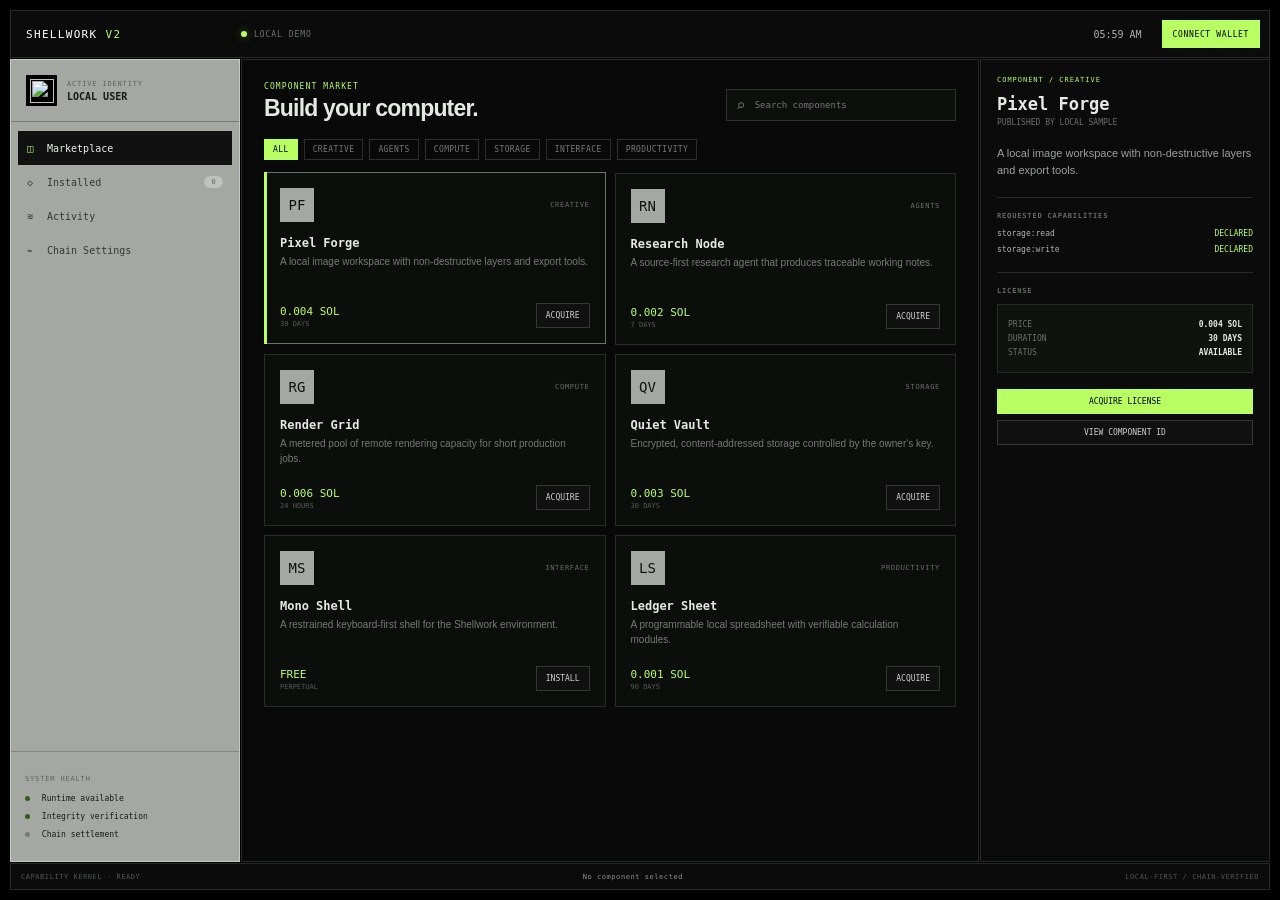
==== system/index.html @ 6aca8d37 "Revert "Restore Shellwork to Robinhood Chain" This reverts commit 465e87e0b90eb5535dccb700cf6854e0f8" ====
<!doctype html>
<html lang="en">
<head>
  <meta charset="utf-8">
  <meta name="viewport" content="width=device-width,initial-scale=1">
  <meta name="description" content="Shellwork V2 local system interface">
  <title>Shellwork V2</title>
  <link rel="icon" type="image/png" href="../shellwork-logo.png">
  <link rel="stylesheet" href="./style.css?v=shellwork-logo-2">
</head>
<body>
  <div class="computer">
    <header class="topbar">
      <a class="system-name" href="../">SHELLWORK <b>V2</b></a>
      <div class="chain-state"><i></i><span id="modeText">LOCAL DEMO</span></div>
      <div id="clock">00:00</div>
      <button id="walletButton" class="wallet">CONNECT WALLET</button>
    </header>

    <aside class="sidebar">
      <div class="identity">
        <span class="avatar"><img src="../shellwork-logo.png" alt=""></span>
        <div><small>ACTIVE IDENTITY</small><strong id="identityText">LOCAL USER</strong></div>
      </div>
      <nav id="navigation">
        <button class="active" data-view="market"><span>◫</span> Marketplace</button>
        <button data-view="installed"><span>◇</span> Installed <em id="installedCount">0</em></button>
        <button data-view="activity"><span>≋</span> Activity</button>
        <button data-view="settings"><span>⌁</span> Chain Settings</button>
      </nav>
      <div class="system-health">
        <small>SYSTEM HEALTH</small>
        <p><i></i> Runtime available</p>
        <p><i></i> Integrity verification</p>
        <p class="muted"><i></i> Chain settlement</p>
      </div>
    </aside>

    <main class="desktop">
      <section class="view active" id="marketView">
        <div class="view-head">
          <div><small>COMPONENT MARKET</small><h1>Build your computer.</h1></div>
          <label class="search"><span>⌕</span><input id="searchInput" placeholder="Search components"></label>
        </div>
        <div class="filter-row" id="filters"></div>
        <div class="catalog" id="catalog"></div>
      </section>

      <section class="view" id="installedView">
        <div class="view-head"><div><small>YOUR SYSTEM</small><h1>Installed components.</h1></div></div>
        <div class="installed-list" id="installedList"></div>
      </section>

      <section class="view" id="activityView">
        <div class="view-head"><div><small>LOCAL + ONCHAIN</small><h1>System activity.</h1></div></div>
        <div class="activity-list" id="activityList"></div>
      </section>

      <section class="view" id="settingsView">
        <div class="view-head"><div><small>SOLANA</small><h1>Connection settings.</h1></div></div>
        <form id="settingsForm" class="settings-form">
          <label>NETWORK<select id="networkInput"><option value="devnet">Solana Devnet</option><option value="mainnet">Solana Mainnet</option></select></label>
          <label>PROGRAM ID<input id="programInput" placeholder="Solana program address"></label>
          <label>RPC URL (OPTIONAL)<input id="rpcInput" placeholder="https://api.devnet.solana.com"></label>
          <p>Leave Program ID empty for Local Demo. Paid Solana purchases require a deployed Shellwork program and published listings. Wallet signatures stay inside your wallet.</p>
          <button type="submit">SAVE CONFIGURATION</button>
        </form>
      </section>
    </main>

    <aside class="inspector" id="inspector">
      <div class="empty-inspector"><span>◇</span><p>Select a component to inspect its ownership, permissions and license.</p></div>
    </aside>

    <footer class="statusbar">
      <span>CAPABILITY KERNEL · READY</span>
      <span id="statusMessage">No component selected</span>
      <span>LOCAL-FIRST / CHAIN-VERIFIED</span>
    </footer>
  </div>
  <script type="module" src="./system.js"></script>
</body>
</html>
---- system/style.css ----
:root{color-scheme:dark;--bg:#050605;--panel:#0b0d0b;--line:#272b27;--line2:#343934;--text:#e5e9e3;--muted:#777f77;--green:#b9ff63;--grey:#a5a7a2}*{box-sizing:border-box}html,body{width:100%;height:100%;margin:0;overflow:hidden;background:#000}body{font-family:"IBM Plex Mono","SFMono-Regular",Consolas,monospace;color:var(--text)}button,input,select{font:inherit}.computer{display:grid;grid-template-columns:230px minmax(480px,1fr) 290px;grid-template-rows:48px 1fr 27px;width:100vw;height:100vh;padding:10px;gap:1px;background:#000}.topbar{grid-column:1/-1;display:grid;grid-template-columns:230px 1fr auto auto;align-items:center;background:#0a0b0a;border:1px solid var(--line)}.system-name{padding-left:15px;color:#fff;text-decoration:none;font-size:11px;letter-spacing:.12em}.system-name b{color:var(--green);font-weight:500}.chain-state{display:flex;align-items:center;gap:7px;color:#707770;font-size:8px;letter-spacing:.12em}.chain-state i{width:6px;height:6px;border-radius:50%;background:var(--green);box-shadow:0 0 8px #b9ff6366}#clock{margin-right:20px;color:#aab0aa;font-size:10px}.wallet{height:28px;margin-right:9px;padding:0 11px;color:#000;background:var(--green);border:0;cursor:pointer;font-size:8px;letter-spacing:.08em}.wallet:hover{background:#d4ffa0}
.sidebar{min-height:0;background:#a5a7a2;color:#181a18;border:1px solid #c6c8c3}.identity{display:flex;align-items:center;gap:10px;padding:15px;border-bottom:1px solid #797c77}.avatar{display:grid;width:31px;height:31px;place-items:center;color:var(--green);background:#111;font-size:14px;font-weight:700}.identity small,.identity strong{display:block}.identity small{margin-bottom:3px;color:#5f625d;font-size:7px;letter-spacing:.12em}.identity strong{max-width:155px;overflow:hidden;font-size:10px;text-overflow:ellipsis;white-space:nowrap}.sidebar nav{padding:9px 7px}.sidebar nav button{display:grid;grid-template-columns:20px 1fr auto;align-items:center;width:100%;height:34px;padding:0 9px;color:#343734;background:transparent;border:0;text-align:left;cursor:pointer;font-size:10px}.sidebar nav button:hover{background:#ffffff33}.sidebar nav button.active{color:#edf2eb;background:#101110}.sidebar nav button.active>span{color:var(--green)}.sidebar nav em{min-width:19px;padding:2px 4px;color:#656962;background:#bfc1bc;border-radius:10px;font-size:7px;font-style:normal;text-align:center}.sidebar nav button.active em{color:#111;background:var(--green)}.system-health{position:absolute;bottom:47px;width:228px;padding:14px;border-top:1px solid #858782}.system-health small{color:#60635e;font-size:7px;letter-spacing:.12em}.system-health p{margin:9px 0 0;font-size:8px}.system-health i{display:inline-block;width:5px;height:5px;margin-right:7px;border-radius:50%;background:#315d17}.system-health .muted i{background:#767a75}
.desktop{min-width:0;min-height:0;overflow:hidden;background:#080908;border:1px solid var(--line)}.view{display:none;height:100%;min-height:0;overflow-y:auto;padding:22px;scrollbar-color:#343934 #080908}.view.active{display:block}.view-head{display:flex;align-items:end;justify-content:space-between;margin-bottom:18px}.view-head small{display:block;margin-bottom:5px;color:var(--green);font-size:8px;letter-spacing:.14em}.view-head h1{margin:0;font:600 23px/1.1 Arial,sans-serif;letter-spacing:-.035em}.search{display:flex;width:230px;height:32px;align-items:center;gap:7px;padding:0 9px;color:#656b65;background:#0d0f0d;border:1px solid #2e322e}.search input{width:100%;color:#d9ddd7;background:transparent;border:0;outline:0;font-size:9px}.filter-row{display:flex;gap:6px;margin-bottom:13px}.filter-row button{padding:5px 8px;color:#727972;background:transparent;border:1px solid #2c302c;cursor:pointer;font-size:8px;letter-spacing:.05em}.filter-row button.active{color:#050605;background:var(--green);border-color:var(--green)}.catalog{display:grid;grid-template-columns:repeat(2,minmax(210px,1fr));gap:9px}
.card{position:relative;min-height:170px;padding:15px;background:#0c0e0c;border:1px solid #292d29;cursor:pointer;transition:border-color .15s,transform .15s}.card:hover,.card.selected{border-color:#697169;transform:translateY(-1px)}.card.selected:before{content:"";position:absolute;top:-1px;left:-1px;width:3px;height:calc(100% + 2px);background:var(--green)}.card-top{display:flex;align-items:center;justify-content:space-between}.card-icon{display:grid;width:34px;height:34px;place-items:center;color:#101110;background:var(--grey);font-size:14px}.card-category{color:#697069;font-size:7px;letter-spacing:.1em}.card h2{margin:14px 0 5px;font-size:12px}.card p{min-height:34px;margin:0;color:#747b74;font:10px/1.45 Arial,sans-serif}.card-foot{display:flex;align-items:end;justify-content:space-between;margin-top:14px}.price strong,.price small{display:block}.price strong{color:var(--green);font-size:11px;font-weight:500}.price small{margin-top:2px;color:#555b55;font-size:7px}.card button,.action{padding:7px 9px;color:#cbd0ca;background:#111;border:1px solid #343934;cursor:pointer;font-size:8px}.card button:hover,.action.primary{color:#000;background:var(--green);border-color:var(--green)}
.inspector{min-height:0;overflow-y:auto;padding:16px;background:#0a0b0a;border:1px solid var(--line);scrollbar-color:#343934 #080908}.empty-inspector{display:grid;height:100%;place-content:center;padding:25px;color:#555c55;text-align:center}.empty-inspector span{color:#333833;font-size:30px}.empty-inspector p{max-width:190px;font:10px/1.5 Arial,sans-serif}.inspect-label{color:var(--green);font-size:7px;letter-spacing:.14em}.inspector h2{margin:10px 0 4px;font-size:17px}.publisher{color:#697069;font-size:8px}.description{margin:18px 0;color:#9aa19a;font:11px/1.55 Arial,sans-serif}.inspect-section{margin-top:18px;padding-top:14px;border-top:1px solid #282c28}.inspect-section h3{margin:0 0 9px;color:#656c65;font-size:7px;letter-spacing:.12em}.permission{display:flex;justify-content:space-between;margin:7px 0;color:#aeb4ae;font-size:8px}.permission b{color:#5d655d;font-weight:400}.permission b.safe{color:var(--green)}.license-box{padding:10px;background:#101210;border:1px solid #282c28}.license-box div{display:flex;justify-content:space-between;margin:5px 0;font-size:8px}.license-box span{color:#687068}.inspect-actions{display:grid;gap:6px;margin-top:16px}.inspect-actions button{width:100%}
.installed-list,.activity-list{display:grid;gap:7px}.installed-item,.activity-item{display:grid;grid-template-columns:38px 1fr auto;align-items:center;gap:11px;padding:12px;background:#0d0f0d;border:1px solid #292d29}.installed-item .card-icon{width:36px;height:36px}.installed-item strong,.installed-item small{display:block}.installed-item strong{font-size:10px}.installed-item small,.activity-item small{margin-top:4px;color:#666d66;font-size:8px}.activity-item{grid-template-columns:80px 1fr auto}.activity-item time{color:#626962;font-size:8px}.activity-item b{color:#aab1aa;font-size:9px;font-weight:500}.activity-item em{color:var(--green);font-size:7px;font-style:normal}.empty-list{padding:40px;color:#626962;border:1px dashed #303430;text-align:center;font:11px/1.6 Arial,sans-serif}
.settings-form{max-width:590px;padding:18px;background:#0d0f0d;border:1px solid #292d29}.settings-form label{display:block;margin-bottom:15px;color:#747b74;font-size:8px;letter-spacing:.09em}.settings-form input,.settings-form select{display:block;width:100%;height:38px;margin-top:7px;padding:0 10px;color:#d9ddd7;background:#070807;border:1px solid #303430;outline:0;font-size:10px}.settings-form input:focus,.settings-form select:focus{border-color:var(--green)}.settings-form p{color:#697069;font:10px/1.55 Arial,sans-serif}.settings-form button{margin-top:8px;padding:9px 12px;color:#000;background:var(--green);border:0;cursor:pointer;font-size:8px;letter-spacing:.09em}.statusbar{grid-column:1/-1;display:flex;align-items:center;justify-content:space-between;padding:0 10px;color:#515751;background:#0a0b0a;border:1px solid var(--line);font-size:7px;letter-spacing:.08em}#statusMessage{color:#8b928b}
@media(max-width:1050px){.computer{grid-template-columns:200px 1fr}.inspector{display:none}.topbar{grid-template-columns:200px 1fr auto auto}.system-health{width:198px}}@media(max-width:760px){html,body{overflow:auto}.computer{grid-template-columns:1fr;grid-template-rows:48px auto minmax(700px,1fr) 27px;height:auto;min-height:100vh}.topbar{grid-template-columns:1fr auto auto}.chain-state{display:none}.sidebar{min-height:118px}.identity,.system-health{display:none}.sidebar nav{display:grid;grid-template-columns:repeat(4,1fr)}.sidebar nav button{grid-template-columns:1fr;text-align:center}.sidebar nav button>span,.sidebar nav em{display:none}.catalog{grid-template-columns:1fr}.search{display:none}.statusbar span:last-child{display:none}}
.identity .avatar{overflow:hidden;background:#000}.identity .avatar img{width:24px;height:24px;object-fit:contain;transform:none}
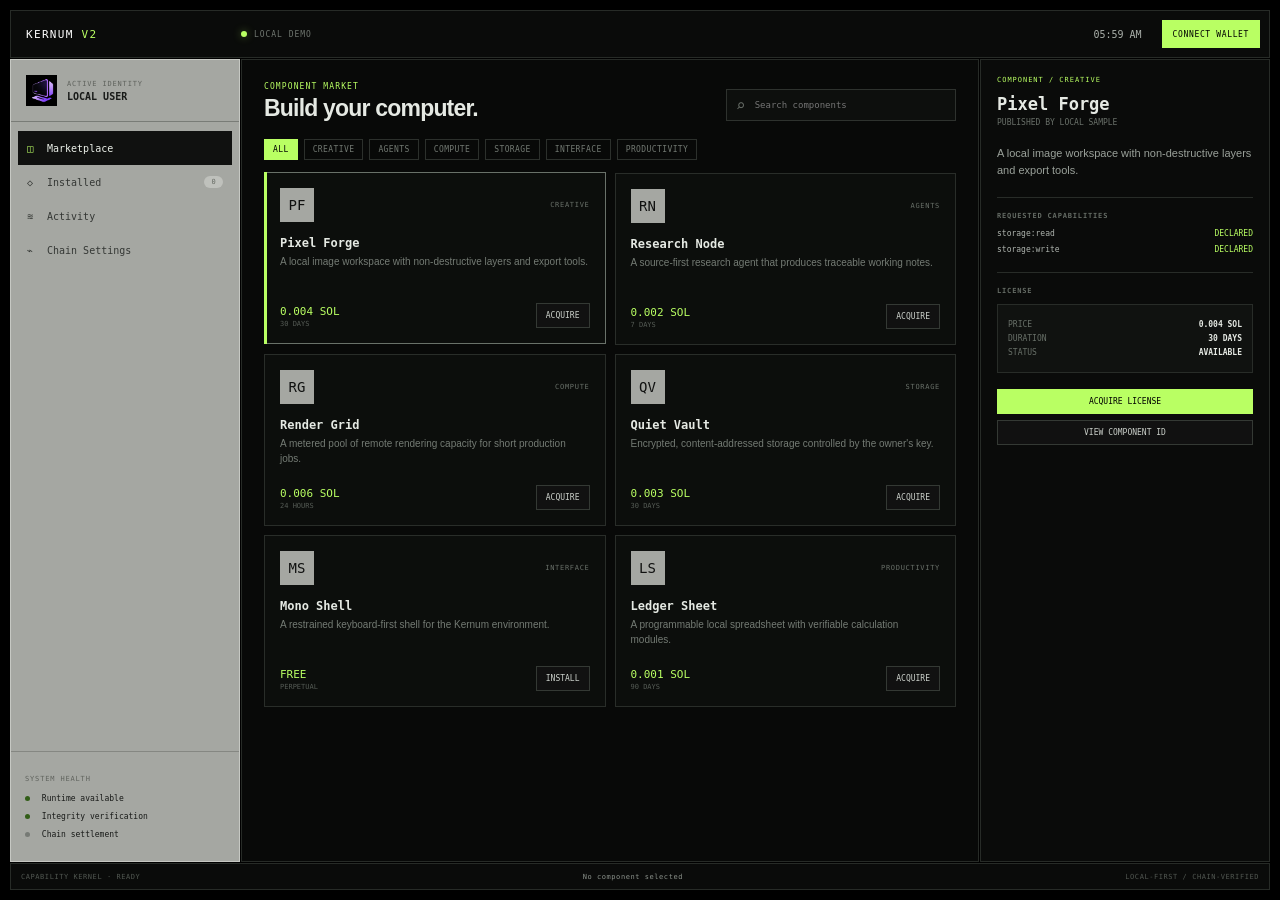
==== commit 8bd5584d: "Rebrand Shellwork as Kernum" ====
--- a/system/index.html
+++ b/system/index.html
@@ -3,15 +3,15 @@
 <head>
   <meta charset="utf-8">
   <meta name="viewport" content="width=device-width,initial-scale=1">
-  <meta name="description" content="Shellwork V2 local system interface">
-  <title>Shellwork V2</title>
-  <link rel="icon" type="image/png" href="../shellwork-logo.png">
-  <link rel="stylesheet" href="./style.css?v=shellwork-logo-2">
+  <meta name="description" content="Kernum V2 local system interface">
+  <title>Kernum V2</title>
+  <link rel="icon" type="image/png" href="../kernum-logo.png">
+  <link rel="stylesheet" href="./style.css?v=kernum-brand-1">
 </head>
 <body>
   <div class="computer">
     <header class="topbar">
-      <a class="system-name" href="../">SHELLWORK <b>V2</b></a>
+      <a class="system-name" href="../">KERNUM <b>V2</b></a>
       <div class="chain-state"><i></i><span id="modeText">LOCAL DEMO</span></div>
       <div id="clock">00:00</div>
       <button id="walletButton" class="wallet">CONNECT WALLET</button>
@@ -19,7 +19,7 @@
 
     <aside class="sidebar">
       <div class="identity">
-        <span class="avatar"><img src="../shellwork-logo.png" alt=""></span>
+        <span class="avatar"><img src="../kernum-logo.png" alt=""></span>
         <div><small>ACTIVE IDENTITY</small><strong id="identityText">LOCAL USER</strong></div>
       </div>
       <nav id="navigation">
@@ -62,7 +62,7 @@
           <label>NETWORK<select id="networkInput"><option value="devnet">Solana Devnet</option><option value="mainnet">Solana Mainnet</option></select></label>
           <label>PROGRAM ID<input id="programInput" placeholder="Solana program address"></label>
           <label>RPC URL (OPTIONAL)<input id="rpcInput" placeholder="https://api.devnet.solana.com"></label>
-          <p>Leave Program ID empty for Local Demo. Paid Solana purchases require a deployed Shellwork program and published listings. Wallet signatures stay inside your wallet.</p>
+          <p>Leave Program ID empty for Local Demo. Paid Solana purchases require a deployed Kernum program and published listings. Wallet signatures stay inside your wallet.</p>
           <button type="submit">SAVE CONFIGURATION</button>
         </form>
       </section>
--- a/system/style.css
+++ b/system/style.css
@@ -6,4 +6,4 @@
 .installed-list,.activity-list{display:grid;gap:7px}.installed-item,.activity-item{display:grid;grid-template-columns:38px 1fr auto;align-items:center;gap:11px;padding:12px;background:#0d0f0d;border:1px solid #292d29}.installed-item .card-icon{width:36px;height:36px}.installed-item strong,.installed-item small{display:block}.installed-item strong{font-size:10px}.installed-item small,.activity-item small{margin-top:4px;color:#666d66;font-size:8px}.activity-item{grid-template-columns:80px 1fr auto}.activity-item time{color:#626962;font-size:8px}.activity-item b{color:#aab1aa;font-size:9px;font-weight:500}.activity-item em{color:var(--green);font-size:7px;font-style:normal}.empty-list{padding:40px;color:#626962;border:1px dashed #303430;text-align:center;font:11px/1.6 Arial,sans-serif}
 .settings-form{max-width:590px;padding:18px;background:#0d0f0d;border:1px solid #292d29}.settings-form label{display:block;margin-bottom:15px;color:#747b74;font-size:8px;letter-spacing:.09em}.settings-form input,.settings-form select{display:block;width:100%;height:38px;margin-top:7px;padding:0 10px;color:#d9ddd7;background:#070807;border:1px solid #303430;outline:0;font-size:10px}.settings-form input:focus,.settings-form select:focus{border-color:var(--green)}.settings-form p{color:#697069;font:10px/1.55 Arial,sans-serif}.settings-form button{margin-top:8px;padding:9px 12px;color:#000;background:var(--green);border:0;cursor:pointer;font-size:8px;letter-spacing:.09em}.statusbar{grid-column:1/-1;display:flex;align-items:center;justify-content:space-between;padding:0 10px;color:#515751;background:#0a0b0a;border:1px solid var(--line);font-size:7px;letter-spacing:.08em}#statusMessage{color:#8b928b}
 @media(max-width:1050px){.computer{grid-template-columns:200px 1fr}.inspector{display:none}.topbar{grid-template-columns:200px 1fr auto auto}.system-health{width:198px}}@media(max-width:760px){html,body{overflow:auto}.computer{grid-template-columns:1fr;grid-template-rows:48px auto minmax(700px,1fr) 27px;height:auto;min-height:100vh}.topbar{grid-template-columns:1fr auto auto}.chain-state{display:none}.sidebar{min-height:118px}.identity,.system-health{display:none}.sidebar nav{display:grid;grid-template-columns:repeat(4,1fr)}.sidebar nav button{grid-template-columns:1fr;text-align:center}.sidebar nav button>span,.sidebar nav em{display:none}.catalog{grid-template-columns:1fr}.search{display:none}.statusbar span:last-child{display:none}}
-.identity .avatar{overflow:hidden;background:#000}.identity .avatar img{width:24px;height:24px;object-fit:contain;transform:none}
+.identity .avatar{overflow:hidden;background:#000}.identity .avatar img{width:24px;height:24px;object-fit:contain;transform:scale(2)}
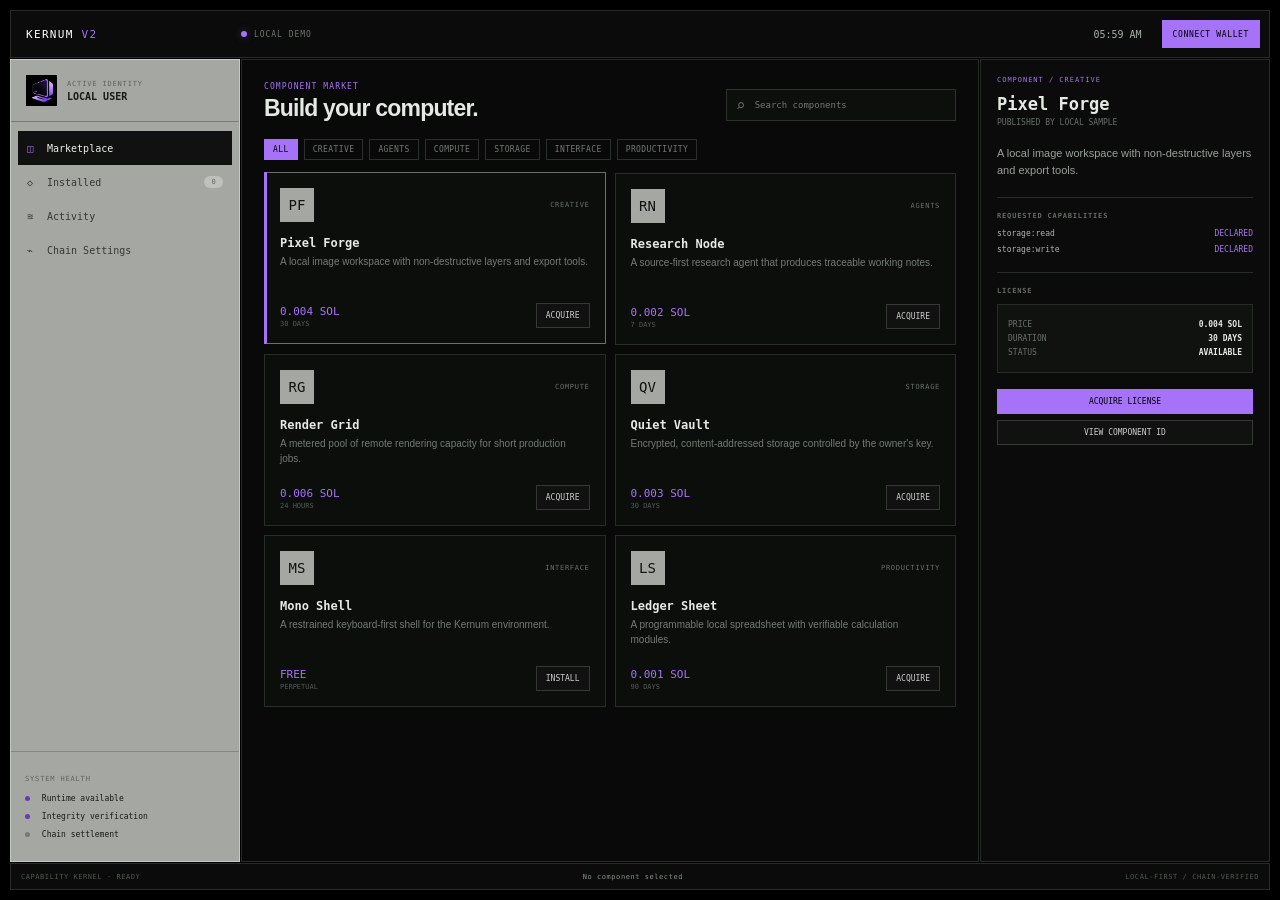
==== commit 71a233eb: "Match Kernum interface colors to logo" ====
--- a/system/index.html
+++ b/system/index.html
@@ -6,7 +6,7 @@
   <meta name="description" content="Kernum V2 local system interface">
   <title>Kernum V2</title>
   <link rel="icon" type="image/png" href="../kernum-logo.png">
-  <link rel="stylesheet" href="./style.css?v=kernum-brand-1">
+  <link rel="stylesheet" href="./style.css?v=kernum-violet-1">
 </head>
 <body>
   <div class="computer">
--- a/system/style.css
+++ b/system/style.css
@@ -1,9 +1,9 @@
-:root{color-scheme:dark;--bg:#050605;--panel:#0b0d0b;--line:#272b27;--line2:#343934;--text:#e5e9e3;--muted:#777f77;--green:#b9ff63;--grey:#a5a7a2}*{box-sizing:border-box}html,body{width:100%;height:100%;margin:0;overflow:hidden;background:#000}body{font-family:"IBM Plex Mono","SFMono-Regular",Consolas,monospace;color:var(--text)}button,input,select{font:inherit}.computer{display:grid;grid-template-columns:230px minmax(480px,1fr) 290px;grid-template-rows:48px 1fr 27px;width:100vw;height:100vh;padding:10px;gap:1px;background:#000}.topbar{grid-column:1/-1;display:grid;grid-template-columns:230px 1fr auto auto;align-items:center;background:#0a0b0a;border:1px solid var(--line)}.system-name{padding-left:15px;color:#fff;text-decoration:none;font-size:11px;letter-spacing:.12em}.system-name b{color:var(--green);font-weight:500}.chain-state{display:flex;align-items:center;gap:7px;color:#707770;font-size:8px;letter-spacing:.12em}.chain-state i{width:6px;height:6px;border-radius:50%;background:var(--green);box-shadow:0 0 8px #b9ff6366}#clock{margin-right:20px;color:#aab0aa;font-size:10px}.wallet{height:28px;margin-right:9px;padding:0 11px;color:#000;background:var(--green);border:0;cursor:pointer;font-size:8px;letter-spacing:.08em}.wallet:hover{background:#d4ffa0}
-.sidebar{min-height:0;background:#a5a7a2;color:#181a18;border:1px solid #c6c8c3}.identity{display:flex;align-items:center;gap:10px;padding:15px;border-bottom:1px solid #797c77}.avatar{display:grid;width:31px;height:31px;place-items:center;color:var(--green);background:#111;font-size:14px;font-weight:700}.identity small,.identity strong{display:block}.identity small{margin-bottom:3px;color:#5f625d;font-size:7px;letter-spacing:.12em}.identity strong{max-width:155px;overflow:hidden;font-size:10px;text-overflow:ellipsis;white-space:nowrap}.sidebar nav{padding:9px 7px}.sidebar nav button{display:grid;grid-template-columns:20px 1fr auto;align-items:center;width:100%;height:34px;padding:0 9px;color:#343734;background:transparent;border:0;text-align:left;cursor:pointer;font-size:10px}.sidebar nav button:hover{background:#ffffff33}.sidebar nav button.active{color:#edf2eb;background:#101110}.sidebar nav button.active>span{color:var(--green)}.sidebar nav em{min-width:19px;padding:2px 4px;color:#656962;background:#bfc1bc;border-radius:10px;font-size:7px;font-style:normal;text-align:center}.sidebar nav button.active em{color:#111;background:var(--green)}.system-health{position:absolute;bottom:47px;width:228px;padding:14px;border-top:1px solid #858782}.system-health small{color:#60635e;font-size:7px;letter-spacing:.12em}.system-health p{margin:9px 0 0;font-size:8px}.system-health i{display:inline-block;width:5px;height:5px;margin-right:7px;border-radius:50%;background:#315d17}.system-health .muted i{background:#767a75}
-.desktop{min-width:0;min-height:0;overflow:hidden;background:#080908;border:1px solid var(--line)}.view{display:none;height:100%;min-height:0;overflow-y:auto;padding:22px;scrollbar-color:#343934 #080908}.view.active{display:block}.view-head{display:flex;align-items:end;justify-content:space-between;margin-bottom:18px}.view-head small{display:block;margin-bottom:5px;color:var(--green);font-size:8px;letter-spacing:.14em}.view-head h1{margin:0;font:600 23px/1.1 Arial,sans-serif;letter-spacing:-.035em}.search{display:flex;width:230px;height:32px;align-items:center;gap:7px;padding:0 9px;color:#656b65;background:#0d0f0d;border:1px solid #2e322e}.search input{width:100%;color:#d9ddd7;background:transparent;border:0;outline:0;font-size:9px}.filter-row{display:flex;gap:6px;margin-bottom:13px}.filter-row button{padding:5px 8px;color:#727972;background:transparent;border:1px solid #2c302c;cursor:pointer;font-size:8px;letter-spacing:.05em}.filter-row button.active{color:#050605;background:var(--green);border-color:var(--green)}.catalog{display:grid;grid-template-columns:repeat(2,minmax(210px,1fr));gap:9px}
-.card{position:relative;min-height:170px;padding:15px;background:#0c0e0c;border:1px solid #292d29;cursor:pointer;transition:border-color .15s,transform .15s}.card:hover,.card.selected{border-color:#697169;transform:translateY(-1px)}.card.selected:before{content:"";position:absolute;top:-1px;left:-1px;width:3px;height:calc(100% + 2px);background:var(--green)}.card-top{display:flex;align-items:center;justify-content:space-between}.card-icon{display:grid;width:34px;height:34px;place-items:center;color:#101110;background:var(--grey);font-size:14px}.card-category{color:#697069;font-size:7px;letter-spacing:.1em}.card h2{margin:14px 0 5px;font-size:12px}.card p{min-height:34px;margin:0;color:#747b74;font:10px/1.45 Arial,sans-serif}.card-foot{display:flex;align-items:end;justify-content:space-between;margin-top:14px}.price strong,.price small{display:block}.price strong{color:var(--green);font-size:11px;font-weight:500}.price small{margin-top:2px;color:#555b55;font-size:7px}.card button,.action{padding:7px 9px;color:#cbd0ca;background:#111;border:1px solid #343934;cursor:pointer;font-size:8px}.card button:hover,.action.primary{color:#000;background:var(--green);border-color:var(--green)}
-.inspector{min-height:0;overflow-y:auto;padding:16px;background:#0a0b0a;border:1px solid var(--line);scrollbar-color:#343934 #080908}.empty-inspector{display:grid;height:100%;place-content:center;padding:25px;color:#555c55;text-align:center}.empty-inspector span{color:#333833;font-size:30px}.empty-inspector p{max-width:190px;font:10px/1.5 Arial,sans-serif}.inspect-label{color:var(--green);font-size:7px;letter-spacing:.14em}.inspector h2{margin:10px 0 4px;font-size:17px}.publisher{color:#697069;font-size:8px}.description{margin:18px 0;color:#9aa19a;font:11px/1.55 Arial,sans-serif}.inspect-section{margin-top:18px;padding-top:14px;border-top:1px solid #282c28}.inspect-section h3{margin:0 0 9px;color:#656c65;font-size:7px;letter-spacing:.12em}.permission{display:flex;justify-content:space-between;margin:7px 0;color:#aeb4ae;font-size:8px}.permission b{color:#5d655d;font-weight:400}.permission b.safe{color:var(--green)}.license-box{padding:10px;background:#101210;border:1px solid #282c28}.license-box div{display:flex;justify-content:space-between;margin:5px 0;font-size:8px}.license-box span{color:#687068}.inspect-actions{display:grid;gap:6px;margin-top:16px}.inspect-actions button{width:100%}
-.installed-list,.activity-list{display:grid;gap:7px}.installed-item,.activity-item{display:grid;grid-template-columns:38px 1fr auto;align-items:center;gap:11px;padding:12px;background:#0d0f0d;border:1px solid #292d29}.installed-item .card-icon{width:36px;height:36px}.installed-item strong,.installed-item small{display:block}.installed-item strong{font-size:10px}.installed-item small,.activity-item small{margin-top:4px;color:#666d66;font-size:8px}.activity-item{grid-template-columns:80px 1fr auto}.activity-item time{color:#626962;font-size:8px}.activity-item b{color:#aab1aa;font-size:9px;font-weight:500}.activity-item em{color:var(--green);font-size:7px;font-style:normal}.empty-list{padding:40px;color:#626962;border:1px dashed #303430;text-align:center;font:11px/1.6 Arial,sans-serif}
-.settings-form{max-width:590px;padding:18px;background:#0d0f0d;border:1px solid #292d29}.settings-form label{display:block;margin-bottom:15px;color:#747b74;font-size:8px;letter-spacing:.09em}.settings-form input,.settings-form select{display:block;width:100%;height:38px;margin-top:7px;padding:0 10px;color:#d9ddd7;background:#070807;border:1px solid #303430;outline:0;font-size:10px}.settings-form input:focus,.settings-form select:focus{border-color:var(--green)}.settings-form p{color:#697069;font:10px/1.55 Arial,sans-serif}.settings-form button{margin-top:8px;padding:9px 12px;color:#000;background:var(--green);border:0;cursor:pointer;font-size:8px;letter-spacing:.09em}.statusbar{grid-column:1/-1;display:flex;align-items:center;justify-content:space-between;padding:0 10px;color:#515751;background:#0a0b0a;border:1px solid var(--line);font-size:7px;letter-spacing:.08em}#statusMessage{color:#8b928b}
+:root{color-scheme:dark;--bg:#050605;--panel:#0b0d0b;--line:#272b27;--line2:#343934;--text:#e5e9e3;--muted:#777f77;--accent:#a673f8;--grey:#a5a7a2}*{box-sizing:border-box}html,body{width:100%;height:100%;margin:0;overflow:hidden;background:#000}body{font-family:"IBM Plex Mono","SFMono-Regular",Consolas,monospace;color:var(--text)}button,input,select{font:inherit}.computer{display:grid;grid-template-columns:230px minmax(480px,1fr) 290px;grid-template-rows:48px 1fr 27px;width:100vw;height:100vh;padding:10px;gap:1px;background:#000}.topbar{grid-column:1/-1;display:grid;grid-template-columns:230px 1fr auto auto;align-items:center;background:#0a0b0a;border:1px solid var(--line)}.system-name{padding-left:15px;color:#fff;text-decoration:none;font-size:11px;letter-spacing:.12em}.system-name b{color:var(--accent);font-weight:500}.chain-state{display:flex;align-items:center;gap:7px;color:#707770;font-size:8px;letter-spacing:.12em}.chain-state i{width:6px;height:6px;border-radius:50%;background:var(--accent);box-shadow:0 0 8px #a673f866}#clock{margin-right:20px;color:#aab0aa;font-size:10px}.wallet{height:28px;margin-right:9px;padding:0 11px;color:#000;background:var(--accent);border:0;cursor:pointer;font-size:8px;letter-spacing:.08em}.wallet:hover{background:#c7a1f8}
+.sidebar{min-height:0;background:#a5a7a2;color:#181a18;border:1px solid #c6c8c3}.identity{display:flex;align-items:center;gap:10px;padding:15px;border-bottom:1px solid #797c77}.avatar{display:grid;width:31px;height:31px;place-items:center;color:var(--accent);background:#111;font-size:14px;font-weight:700}.identity small,.identity strong{display:block}.identity small{margin-bottom:3px;color:#5f625d;font-size:7px;letter-spacing:.12em}.identity strong{max-width:155px;overflow:hidden;font-size:10px;text-overflow:ellipsis;white-space:nowrap}.sidebar nav{padding:9px 7px}.sidebar nav button{display:grid;grid-template-columns:20px 1fr auto;align-items:center;width:100%;height:34px;padding:0 9px;color:#343734;background:transparent;border:0;text-align:left;cursor:pointer;font-size:10px}.sidebar nav button:hover{background:#ffffff33}.sidebar nav button.active{color:#edf2eb;background:#101110}.sidebar nav button.active>span{color:var(--accent)}.sidebar nav em{min-width:19px;padding:2px 4px;color:#656962;background:#bfc1bc;border-radius:10px;font-size:7px;font-style:normal;text-align:center}.sidebar nav button.active em{color:#111;background:var(--accent)}.system-health{position:absolute;bottom:47px;width:228px;padding:14px;border-top:1px solid #858782}.system-health small{color:#60635e;font-size:7px;letter-spacing:.12em}.system-health p{margin:9px 0 0;font-size:8px}.system-health i{display:inline-block;width:5px;height:5px;margin-right:7px;border-radius:50%;background:#6d38b3}.system-health .muted i{background:#767a75}
+.desktop{min-width:0;min-height:0;overflow:hidden;background:#080908;border:1px solid var(--line)}.view{display:none;height:100%;min-height:0;overflow-y:auto;padding:22px;scrollbar-color:#343934 #080908}.view.active{display:block}.view-head{display:flex;align-items:end;justify-content:space-between;margin-bottom:18px}.view-head small{display:block;margin-bottom:5px;color:var(--accent);font-size:8px;letter-spacing:.14em}.view-head h1{margin:0;font:600 23px/1.1 Arial,sans-serif;letter-spacing:-.035em}.search{display:flex;width:230px;height:32px;align-items:center;gap:7px;padding:0 9px;color:#656b65;background:#0d0f0d;border:1px solid #2e322e}.search input{width:100%;color:#d9ddd7;background:transparent;border:0;outline:0;font-size:9px}.filter-row{display:flex;gap:6px;margin-bottom:13px}.filter-row button{padding:5px 8px;color:#727972;background:transparent;border:1px solid #2c302c;cursor:pointer;font-size:8px;letter-spacing:.05em}.filter-row button.active{color:#050605;background:var(--accent);border-color:var(--accent)}.catalog{display:grid;grid-template-columns:repeat(2,minmax(210px,1fr));gap:9px}
+.card{position:relative;min-height:170px;padding:15px;background:#0c0e0c;border:1px solid #292d29;cursor:pointer;transition:border-color .15s,transform .15s}.card:hover,.card.selected{border-color:#697169;transform:translateY(-1px)}.card.selected:before{content:"";position:absolute;top:-1px;left:-1px;width:3px;height:calc(100% + 2px);background:var(--accent)}.card-top{display:flex;align-items:center;justify-content:space-between}.card-icon{display:grid;width:34px;height:34px;place-items:center;color:#101110;background:var(--grey);font-size:14px}.card-category{color:#697069;font-size:7px;letter-spacing:.1em}.card h2{margin:14px 0 5px;font-size:12px}.card p{min-height:34px;margin:0;color:#747b74;font:10px/1.45 Arial,sans-serif}.card-foot{display:flex;align-items:end;justify-content:space-between;margin-top:14px}.price strong,.price small{display:block}.price strong{color:var(--accent);font-size:11px;font-weight:500}.price small{margin-top:2px;color:#555b55;font-size:7px}.card button,.action{padding:7px 9px;color:#cbd0ca;background:#111;border:1px solid #343934;cursor:pointer;font-size:8px}.card button:hover,.action.primary{color:#000;background:var(--accent);border-color:var(--accent)}
+.inspector{min-height:0;overflow-y:auto;padding:16px;background:#0a0b0a;border:1px solid var(--line);scrollbar-color:#343934 #080908}.empty-inspector{display:grid;height:100%;place-content:center;padding:25px;color:#555c55;text-align:center}.empty-inspector span{color:#333833;font-size:30px}.empty-inspector p{max-width:190px;font:10px/1.5 Arial,sans-serif}.inspect-label{color:var(--accent);font-size:7px;letter-spacing:.14em}.inspector h2{margin:10px 0 4px;font-size:17px}.publisher{color:#697069;font-size:8px}.description{margin:18px 0;color:#9aa19a;font:11px/1.55 Arial,sans-serif}.inspect-section{margin-top:18px;padding-top:14px;border-top:1px solid #282c28}.inspect-section h3{margin:0 0 9px;color:#656c65;font-size:7px;letter-spacing:.12em}.permission{display:flex;justify-content:space-between;margin:7px 0;color:#aeb4ae;font-size:8px}.permission b{color:#5d655d;font-weight:400}.permission b.safe{color:var(--accent)}.license-box{padding:10px;background:#101210;border:1px solid #282c28}.license-box div{display:flex;justify-content:space-between;margin:5px 0;font-size:8px}.license-box span{color:#687068}.inspect-actions{display:grid;gap:6px;margin-top:16px}.inspect-actions button{width:100%}
+.installed-list,.activity-list{display:grid;gap:7px}.installed-item,.activity-item{display:grid;grid-template-columns:38px 1fr auto;align-items:center;gap:11px;padding:12px;background:#0d0f0d;border:1px solid #292d29}.installed-item .card-icon{width:36px;height:36px}.installed-item strong,.installed-item small{display:block}.installed-item strong{font-size:10px}.installed-item small,.activity-item small{margin-top:4px;color:#666d66;font-size:8px}.activity-item{grid-template-columns:80px 1fr auto}.activity-item time{color:#626962;font-size:8px}.activity-item b{color:#aab1aa;font-size:9px;font-weight:500}.activity-item em{color:var(--accent);font-size:7px;font-style:normal}.empty-list{padding:40px;color:#626962;border:1px dashed #303430;text-align:center;font:11px/1.6 Arial,sans-serif}
+.settings-form{max-width:590px;padding:18px;background:#0d0f0d;border:1px solid #292d29}.settings-form label{display:block;margin-bottom:15px;color:#747b74;font-size:8px;letter-spacing:.09em}.settings-form input,.settings-form select{display:block;width:100%;height:38px;margin-top:7px;padding:0 10px;color:#d9ddd7;background:#070807;border:1px solid #303430;outline:0;font-size:10px}.settings-form input:focus,.settings-form select:focus{border-color:var(--accent)}.settings-form p{color:#697069;font:10px/1.55 Arial,sans-serif}.settings-form button{margin-top:8px;padding:9px 12px;color:#000;background:var(--accent);border:0;cursor:pointer;font-size:8px;letter-spacing:.09em}.statusbar{grid-column:1/-1;display:flex;align-items:center;justify-content:space-between;padding:0 10px;color:#515751;background:#0a0b0a;border:1px solid var(--line);font-size:7px;letter-spacing:.08em}#statusMessage{color:#8b928b}
 @media(max-width:1050px){.computer{grid-template-columns:200px 1fr}.inspector{display:none}.topbar{grid-template-columns:200px 1fr auto auto}.system-health{width:198px}}@media(max-width:760px){html,body{overflow:auto}.computer{grid-template-columns:1fr;grid-template-rows:48px auto minmax(700px,1fr) 27px;height:auto;min-height:100vh}.topbar{grid-template-columns:1fr auto auto}.chain-state{display:none}.sidebar{min-height:118px}.identity,.system-health{display:none}.sidebar nav{display:grid;grid-template-columns:repeat(4,1fr)}.sidebar nav button{grid-template-columns:1fr;text-align:center}.sidebar nav button>span,.sidebar nav em{display:none}.catalog{grid-template-columns:1fr}.search{display:none}.statusbar span:last-child{display:none}}
 .identity .avatar{overflow:hidden;background:#000}.identity .avatar img{width:24px;height:24px;object-fit:contain;transform:scale(2)}
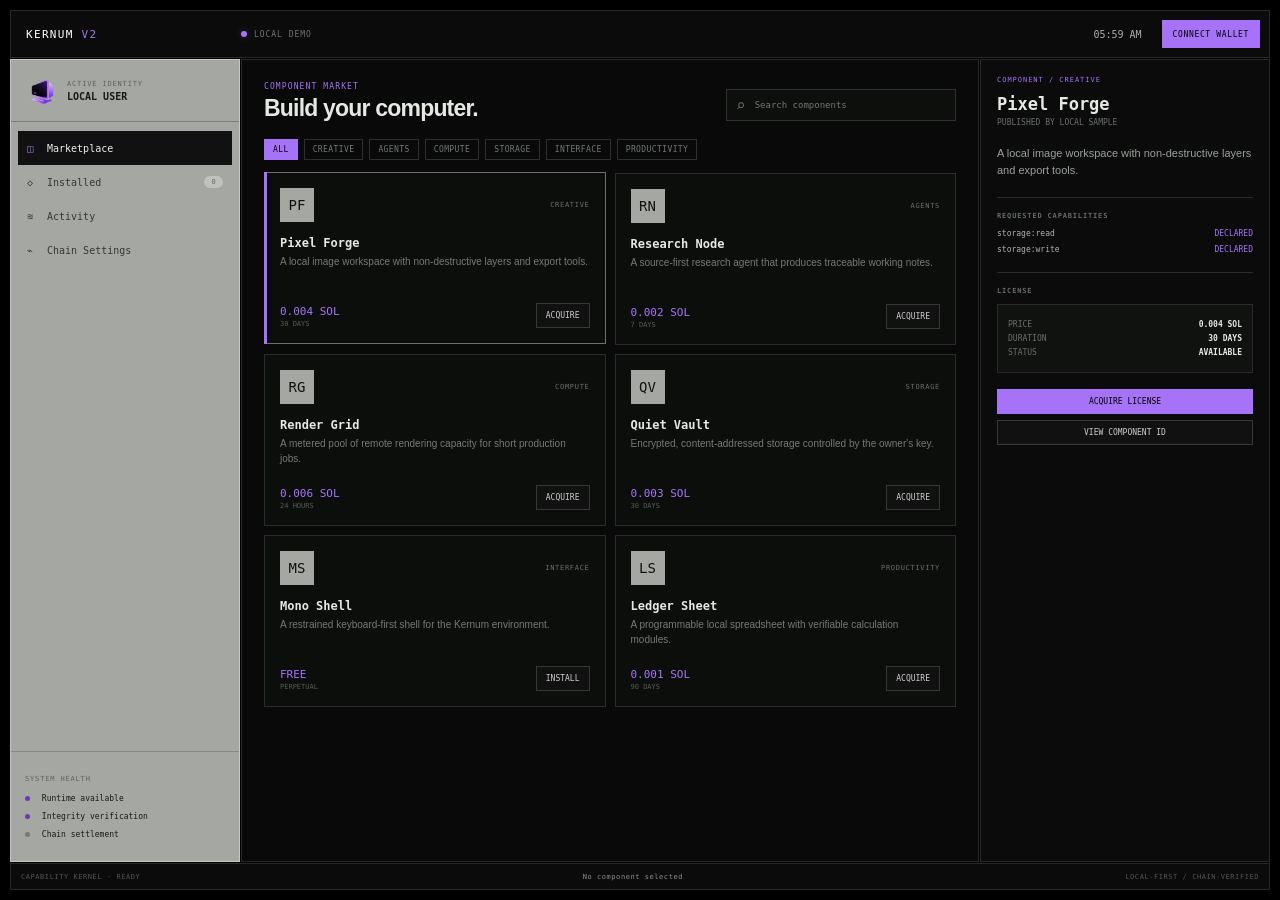
==== commit bf99254c: "Remove background from Kernum logo" ====
--- a/system/index.html
+++ b/system/index.html
@@ -5,7 +5,7 @@
   <meta name="viewport" content="width=device-width,initial-scale=1">
   <meta name="description" content="Kernum V2 local system interface">
   <title>Kernum V2</title>
-  <link rel="icon" type="image/png" href="../kernum-logo.png">
+  <link rel="icon" type="image/png" href="../kernum-logo.png?v=transparent-1">
   <link rel="stylesheet" href="./style.css?v=kernum-violet-1">
 </head>
 <body>
@@ -19,7 +19,7 @@
 
     <aside class="sidebar">
       <div class="identity">
-        <span class="avatar"><img src="../kernum-logo.png" alt=""></span>
+        <span class="avatar"><img src="../kernum-logo.png?v=transparent-1" alt=""></span>
         <div><small>ACTIVE IDENTITY</small><strong id="identityText">LOCAL USER</strong></div>
       </div>
       <nav id="navigation">
--- a/system/style.css
+++ b/system/style.css
@@ -1,9 +1,9 @@
 :root{color-scheme:dark;--bg:#050605;--panel:#0b0d0b;--line:#272b27;--line2:#343934;--text:#e5e9e3;--muted:#777f77;--accent:#a673f8;--grey:#a5a7a2}*{box-sizing:border-box}html,body{width:100%;height:100%;margin:0;overflow:hidden;background:#000}body{font-family:"IBM Plex Mono","SFMono-Regular",Consolas,monospace;color:var(--text)}button,input,select{font:inherit}.computer{display:grid;grid-template-columns:230px minmax(480px,1fr) 290px;grid-template-rows:48px 1fr 27px;width:100vw;height:100vh;padding:10px;gap:1px;background:#000}.topbar{grid-column:1/-1;display:grid;grid-template-columns:230px 1fr auto auto;align-items:center;background:#0a0b0a;border:1px solid var(--line)}.system-name{padding-left:15px;color:#fff;text-decoration:none;font-size:11px;letter-spacing:.12em}.system-name b{color:var(--accent);font-weight:500}.chain-state{display:flex;align-items:center;gap:7px;color:#707770;font-size:8px;letter-spacing:.12em}.chain-state i{width:6px;height:6px;border-radius:50%;background:var(--accent);box-shadow:0 0 8px #a673f866}#clock{margin-right:20px;color:#aab0aa;font-size:10px}.wallet{height:28px;margin-right:9px;padding:0 11px;color:#000;background:var(--accent);border:0;cursor:pointer;font-size:8px;letter-spacing:.08em}.wallet:hover{background:#c7a1f8}
-.sidebar{min-height:0;background:#a5a7a2;color:#181a18;border:1px solid #c6c8c3}.identity{display:flex;align-items:center;gap:10px;padding:15px;border-bottom:1px solid #797c77}.avatar{display:grid;width:31px;height:31px;place-items:center;color:var(--accent);background:#111;font-size:14px;font-weight:700}.identity small,.identity strong{display:block}.identity small{margin-bottom:3px;color:#5f625d;font-size:7px;letter-spacing:.12em}.identity strong{max-width:155px;overflow:hidden;font-size:10px;text-overflow:ellipsis;white-space:nowrap}.sidebar nav{padding:9px 7px}.sidebar nav button{display:grid;grid-template-columns:20px 1fr auto;align-items:center;width:100%;height:34px;padding:0 9px;color:#343734;background:transparent;border:0;text-align:left;cursor:pointer;font-size:10px}.sidebar nav button:hover{background:#ffffff33}.sidebar nav button.active{color:#edf2eb;background:#101110}.sidebar nav button.active>span{color:var(--accent)}.sidebar nav em{min-width:19px;padding:2px 4px;color:#656962;background:#bfc1bc;border-radius:10px;font-size:7px;font-style:normal;text-align:center}.sidebar nav button.active em{color:#111;background:var(--accent)}.system-health{position:absolute;bottom:47px;width:228px;padding:14px;border-top:1px solid #858782}.system-health small{color:#60635e;font-size:7px;letter-spacing:.12em}.system-health p{margin:9px 0 0;font-size:8px}.system-health i{display:inline-block;width:5px;height:5px;margin-right:7px;border-radius:50%;background:#6d38b3}.system-health .muted i{background:#767a75}
+.sidebar{min-height:0;background:#a5a7a2;color:#181a18;border:1px solid #c6c8c3}.identity{display:flex;align-items:center;gap:10px;padding:15px;border-bottom:1px solid #797c77}.avatar{display:grid;width:31px;height:31px;place-items:center;color:var(--accent);background:transparent;font-size:14px;font-weight:700}.identity small,.identity strong{display:block}.identity small{margin-bottom:3px;color:#5f625d;font-size:7px;letter-spacing:.12em}.identity strong{max-width:155px;overflow:hidden;font-size:10px;text-overflow:ellipsis;white-space:nowrap}.sidebar nav{padding:9px 7px}.sidebar nav button{display:grid;grid-template-columns:20px 1fr auto;align-items:center;width:100%;height:34px;padding:0 9px;color:#343734;background:transparent;border:0;text-align:left;cursor:pointer;font-size:10px}.sidebar nav button:hover{background:#ffffff33}.sidebar nav button.active{color:#edf2eb;background:#101110}.sidebar nav button.active>span{color:var(--accent)}.sidebar nav em{min-width:19px;padding:2px 4px;color:#656962;background:#bfc1bc;border-radius:10px;font-size:7px;font-style:normal;text-align:center}.sidebar nav button.active em{color:#111;background:var(--accent)}.system-health{position:absolute;bottom:47px;width:228px;padding:14px;border-top:1px solid #858782}.system-health small{color:#60635e;font-size:7px;letter-spacing:.12em}.system-health p{margin:9px 0 0;font-size:8px}.system-health i{display:inline-block;width:5px;height:5px;margin-right:7px;border-radius:50%;background:#6d38b3}.system-health .muted i{background:#767a75}
 .desktop{min-width:0;min-height:0;overflow:hidden;background:#080908;border:1px solid var(--line)}.view{display:none;height:100%;min-height:0;overflow-y:auto;padding:22px;scrollbar-color:#343934 #080908}.view.active{display:block}.view-head{display:flex;align-items:end;justify-content:space-between;margin-bottom:18px}.view-head small{display:block;margin-bottom:5px;color:var(--accent);font-size:8px;letter-spacing:.14em}.view-head h1{margin:0;font:600 23px/1.1 Arial,sans-serif;letter-spacing:-.035em}.search{display:flex;width:230px;height:32px;align-items:center;gap:7px;padding:0 9px;color:#656b65;background:#0d0f0d;border:1px solid #2e322e}.search input{width:100%;color:#d9ddd7;background:transparent;border:0;outline:0;font-size:9px}.filter-row{display:flex;gap:6px;margin-bottom:13px}.filter-row button{padding:5px 8px;color:#727972;background:transparent;border:1px solid #2c302c;cursor:pointer;font-size:8px;letter-spacing:.05em}.filter-row button.active{color:#050605;background:var(--accent);border-color:var(--accent)}.catalog{display:grid;grid-template-columns:repeat(2,minmax(210px,1fr));gap:9px}
 .card{position:relative;min-height:170px;padding:15px;background:#0c0e0c;border:1px solid #292d29;cursor:pointer;transition:border-color .15s,transform .15s}.card:hover,.card.selected{border-color:#697169;transform:translateY(-1px)}.card.selected:before{content:"";position:absolute;top:-1px;left:-1px;width:3px;height:calc(100% + 2px);background:var(--accent)}.card-top{display:flex;align-items:center;justify-content:space-between}.card-icon{display:grid;width:34px;height:34px;place-items:center;color:#101110;background:var(--grey);font-size:14px}.card-category{color:#697069;font-size:7px;letter-spacing:.1em}.card h2{margin:14px 0 5px;font-size:12px}.card p{min-height:34px;margin:0;color:#747b74;font:10px/1.45 Arial,sans-serif}.card-foot{display:flex;align-items:end;justify-content:space-between;margin-top:14px}.price strong,.price small{display:block}.price strong{color:var(--accent);font-size:11px;font-weight:500}.price small{margin-top:2px;color:#555b55;font-size:7px}.card button,.action{padding:7px 9px;color:#cbd0ca;background:#111;border:1px solid #343934;cursor:pointer;font-size:8px}.card button:hover,.action.primary{color:#000;background:var(--accent);border-color:var(--accent)}
 .inspector{min-height:0;overflow-y:auto;padding:16px;background:#0a0b0a;border:1px solid var(--line);scrollbar-color:#343934 #080908}.empty-inspector{display:grid;height:100%;place-content:center;padding:25px;color:#555c55;text-align:center}.empty-inspector span{color:#333833;font-size:30px}.empty-inspector p{max-width:190px;font:10px/1.5 Arial,sans-serif}.inspect-label{color:var(--accent);font-size:7px;letter-spacing:.14em}.inspector h2{margin:10px 0 4px;font-size:17px}.publisher{color:#697069;font-size:8px}.description{margin:18px 0;color:#9aa19a;font:11px/1.55 Arial,sans-serif}.inspect-section{margin-top:18px;padding-top:14px;border-top:1px solid #282c28}.inspect-section h3{margin:0 0 9px;color:#656c65;font-size:7px;letter-spacing:.12em}.permission{display:flex;justify-content:space-between;margin:7px 0;color:#aeb4ae;font-size:8px}.permission b{color:#5d655d;font-weight:400}.permission b.safe{color:var(--accent)}.license-box{padding:10px;background:#101210;border:1px solid #282c28}.license-box div{display:flex;justify-content:space-between;margin:5px 0;font-size:8px}.license-box span{color:#687068}.inspect-actions{display:grid;gap:6px;margin-top:16px}.inspect-actions button{width:100%}
 .installed-list,.activity-list{display:grid;gap:7px}.installed-item,.activity-item{display:grid;grid-template-columns:38px 1fr auto;align-items:center;gap:11px;padding:12px;background:#0d0f0d;border:1px solid #292d29}.installed-item .card-icon{width:36px;height:36px}.installed-item strong,.installed-item small{display:block}.installed-item strong{font-size:10px}.installed-item small,.activity-item small{margin-top:4px;color:#666d66;font-size:8px}.activity-item{grid-template-columns:80px 1fr auto}.activity-item time{color:#626962;font-size:8px}.activity-item b{color:#aab1aa;font-size:9px;font-weight:500}.activity-item em{color:var(--accent);font-size:7px;font-style:normal}.empty-list{padding:40px;color:#626962;border:1px dashed #303430;text-align:center;font:11px/1.6 Arial,sans-serif}
 .settings-form{max-width:590px;padding:18px;background:#0d0f0d;border:1px solid #292d29}.settings-form label{display:block;margin-bottom:15px;color:#747b74;font-size:8px;letter-spacing:.09em}.settings-form input,.settings-form select{display:block;width:100%;height:38px;margin-top:7px;padding:0 10px;color:#d9ddd7;background:#070807;border:1px solid #303430;outline:0;font-size:10px}.settings-form input:focus,.settings-form select:focus{border-color:var(--accent)}.settings-form p{color:#697069;font:10px/1.55 Arial,sans-serif}.settings-form button{margin-top:8px;padding:9px 12px;color:#000;background:var(--accent);border:0;cursor:pointer;font-size:8px;letter-spacing:.09em}.statusbar{grid-column:1/-1;display:flex;align-items:center;justify-content:space-between;padding:0 10px;color:#515751;background:#0a0b0a;border:1px solid var(--line);font-size:7px;letter-spacing:.08em}#statusMessage{color:#8b928b}
 @media(max-width:1050px){.computer{grid-template-columns:200px 1fr}.inspector{display:none}.topbar{grid-template-columns:200px 1fr auto auto}.system-health{width:198px}}@media(max-width:760px){html,body{overflow:auto}.computer{grid-template-columns:1fr;grid-template-rows:48px auto minmax(700px,1fr) 27px;height:auto;min-height:100vh}.topbar{grid-template-columns:1fr auto auto}.chain-state{display:none}.sidebar{min-height:118px}.identity,.system-health{display:none}.sidebar nav{display:grid;grid-template-columns:repeat(4,1fr)}.sidebar nav button{grid-template-columns:1fr;text-align:center}.sidebar nav button>span,.sidebar nav em{display:none}.catalog{grid-template-columns:1fr}.search{display:none}.statusbar span:last-child{display:none}}
-.identity .avatar{overflow:hidden;background:#000}.identity .avatar img{width:24px;height:24px;object-fit:contain;transform:scale(2)}
+.identity .avatar{overflow:hidden;background:transparent}.identity .avatar img{width:28px;height:28px;object-fit:contain;transform:none}
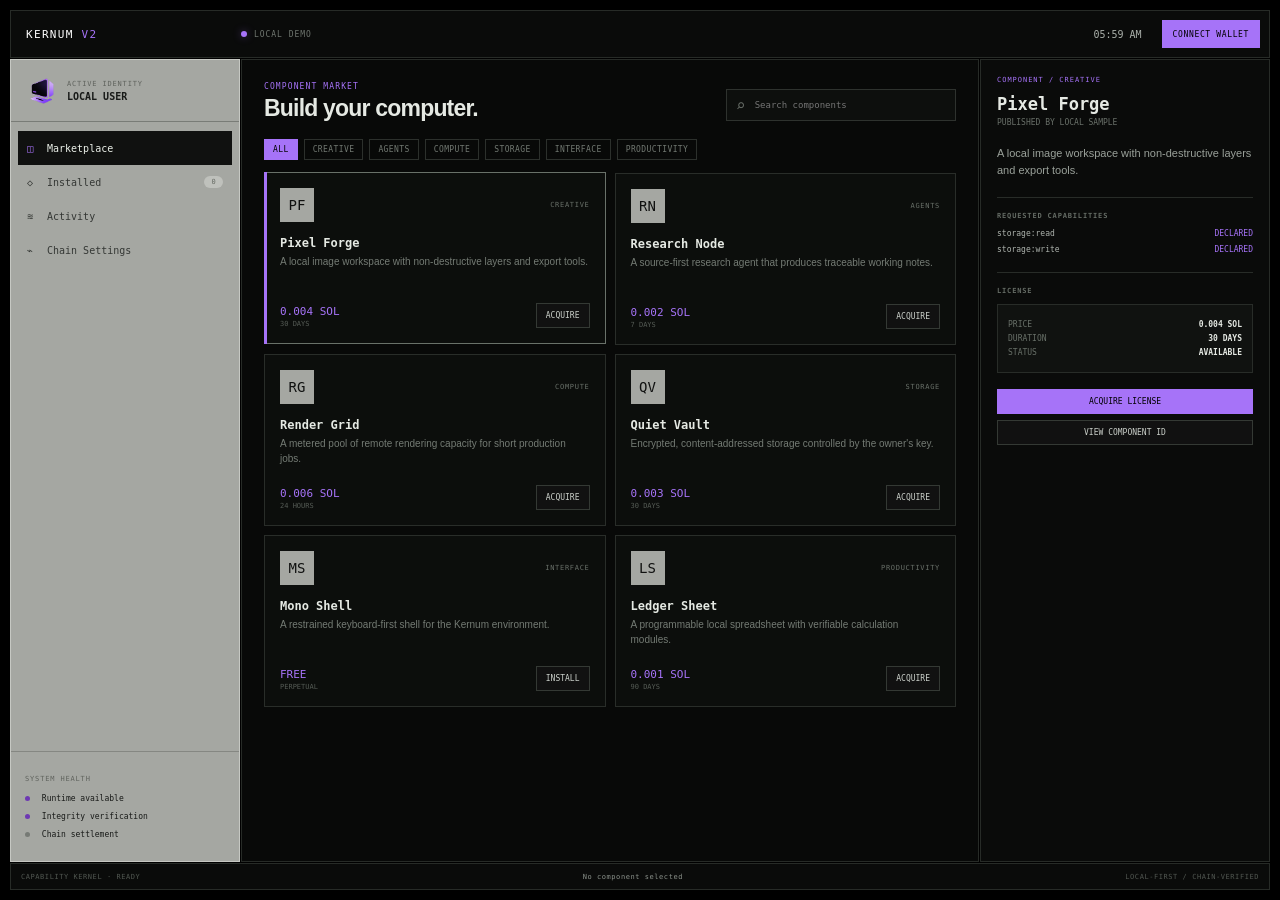
==== commit 5a03bb4e: "Preserve original Kernum logo in transparent cutout" ====
--- a/system/index.html
+++ b/system/index.html
@@ -5,7 +5,7 @@
   <meta name="viewport" content="width=device-width,initial-scale=1">
   <meta name="description" content="Kernum V2 local system interface">
   <title>Kernum V2</title>
-  <link rel="icon" type="image/png" href="../kernum-logo.png?v=transparent-1">
+  <link rel="icon" type="image/png" href="../kernum-logo.png?v=original-cutout-1">
   <link rel="stylesheet" href="./style.css?v=kernum-violet-1">
 </head>
 <body>
@@ -19,7 +19,7 @@
 
     <aside class="sidebar">
       <div class="identity">
-        <span class="avatar"><img src="../kernum-logo.png?v=transparent-1" alt=""></span>
+        <span class="avatar"><img src="../kernum-logo.png?v=original-cutout-1" alt=""></span>
         <div><small>ACTIVE IDENTITY</small><strong id="identityText">LOCAL USER</strong></div>
       </div>
       <nav id="navigation">
